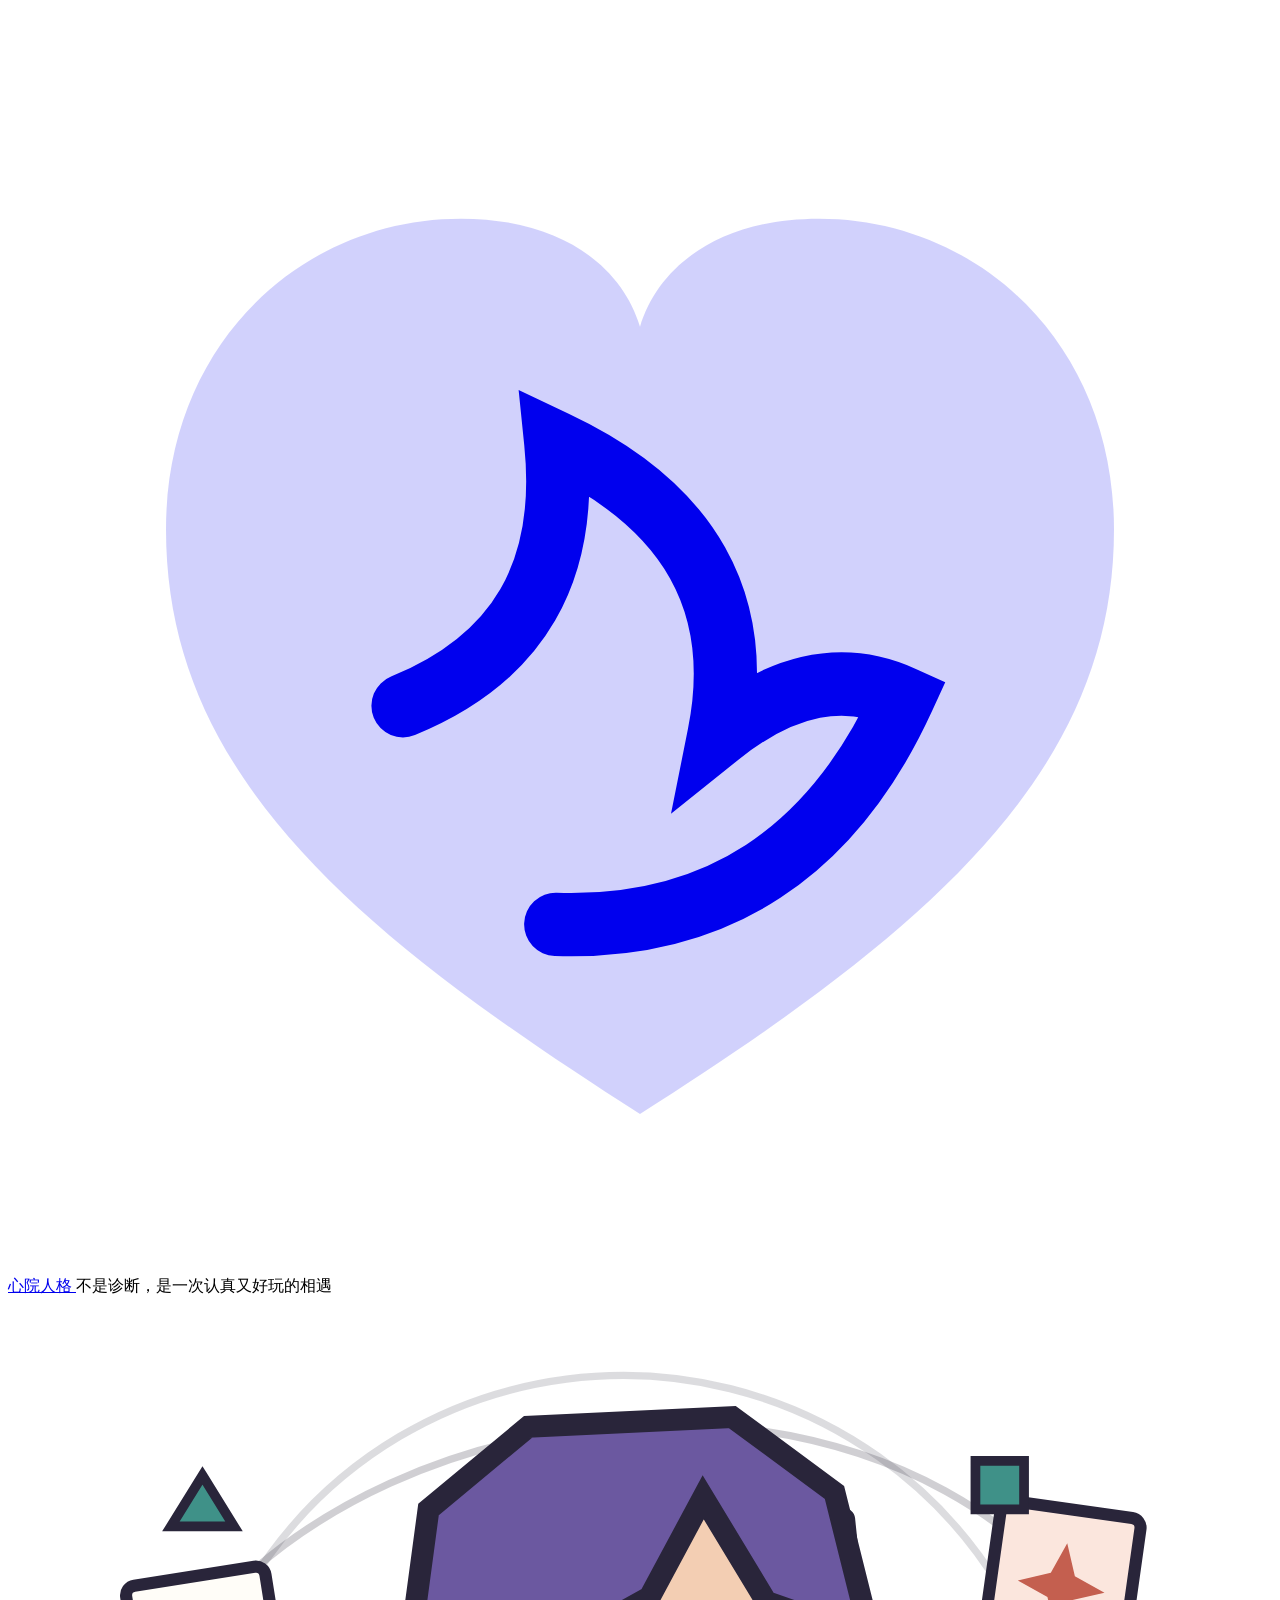
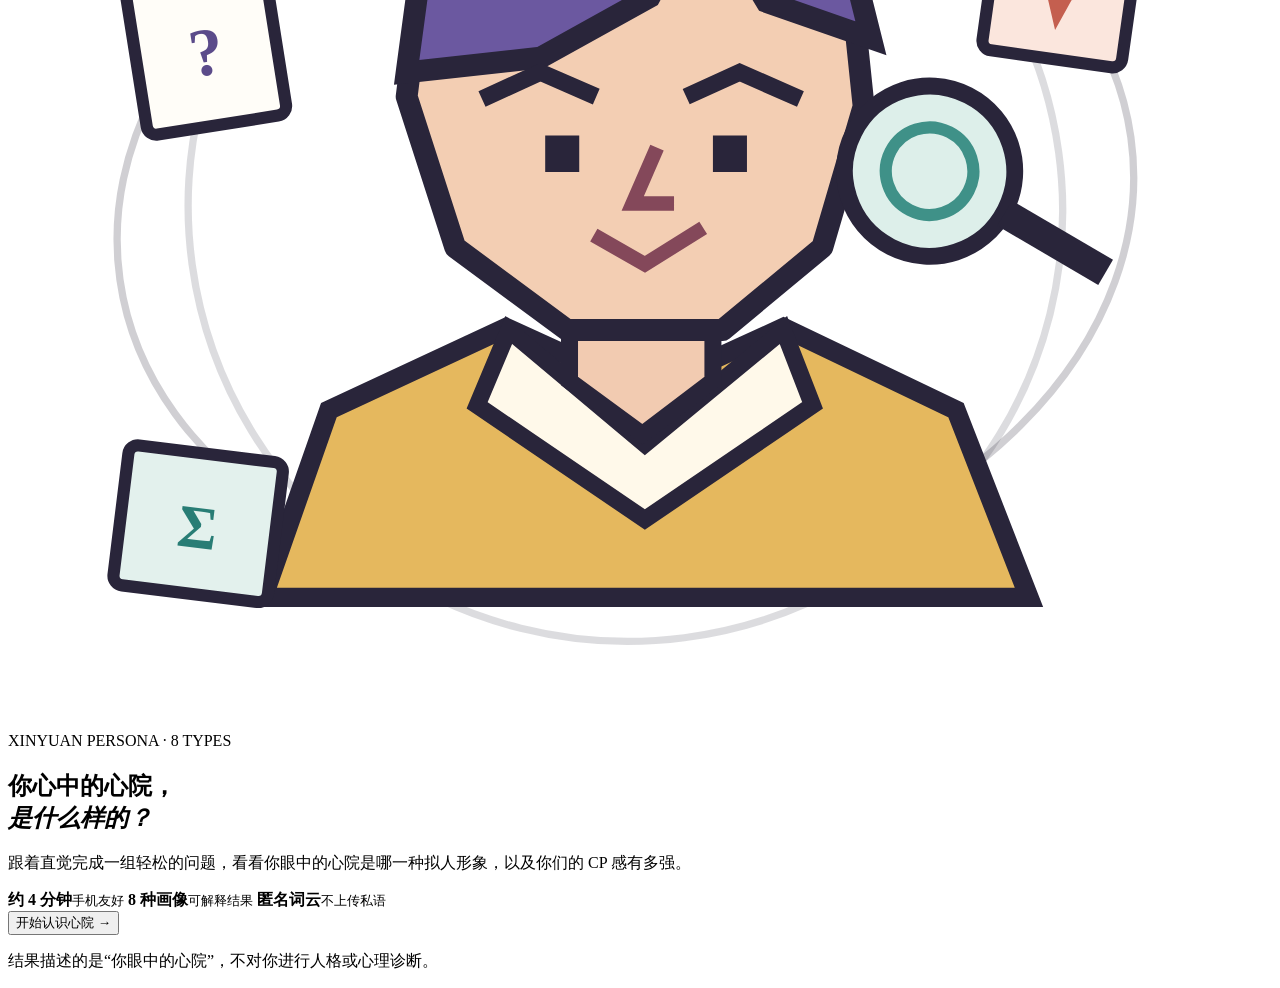
==== public/index.html @ 6ee29f09 "Initial survey app deployment" ====
<!doctype html>
<html lang="zh-CN">
<head>
  <meta charset="utf-8">
  <meta name="viewport" content="width=device-width, initial-scale=1, viewport-fit=cover">
  <meta name="theme-color" content="#5b4b8a">
  <meta name="description" content="你心中的心院，是什么样的人？完成问卷，获得心院拟人画像与 CP 感。">
  <title>你心中的心院，是什么样的？</title>
  <link rel="icon" href="/favicon.svg" type="image/svg+xml">
  <link rel="stylesheet" href="/styles.css">
</head>
<body>
  <div class="ambient ambient-one" aria-hidden="true"></div>
  <div class="ambient ambient-two" aria-hidden="true"></div>

  <header class="topbar">
    <a class="brand" href="#" aria-label="心院人格首页">
      <svg viewBox="0 0 48 48" aria-hidden="true">
        <path d="M24 42C13 35 6 29 6 19.8 6 12.7 11.2 8 17.2 8c3.8 0 6.1 1.8 6.8 4.1C24.7 9.8 27 8 30.8 8 36.8 8 42 12.7 42 19.8 42 29 35 35 24 42Z" fill="currentColor" opacity=".18"/>
        <path d="M15 26.5c4.4-1.8 6.3-5.1 5.8-10 5.1 2.4 7.2 6.1 6.2 11.1 2.5-2 4.8-2.4 7-1.4-2.7 5.9-7.1 8.8-13.2 8.6" fill="none" stroke="currentColor" stroke-width="2.4" stroke-linecap="round"/>
      </svg>
      <span>心院人格</span>
    </a>
    <span class="topbar-note">不是诊断，是一次认真又好玩的相遇</span>
  </header>

  <main id="app" class="app-shell" aria-live="polite">
    <section id="landing" class="screen landing-screen">
      <div class="hero-art" aria-hidden="true">
        <div class="persona-stack">
          <span class="hero-persona-card card-left"><img src="/personas/AVC.webp" alt=""></span>
          <span class="hero-persona-card card-main"><img src="/personas/AVE.webp" alt=""></span>
          <span class="hero-persona-card card-right"><img src="/personas/WLE.webp" alt=""></span>
        </div>
        <svg class="landing-character" viewBox="0 0 520 410" role="presentation">
          <ellipse cx="254" cy="203" rx="210" ry="157" fill="none" stroke="#29253a" stroke-width="3" opacity=".22" transform="rotate(-8 254 203)"/>
          <ellipse cx="254" cy="203" rx="180" ry="178" fill="none" stroke="#29253a" stroke-width="3" opacity=".16" transform="rotate(14 254 203)"/>
          <path d="M105 363L132 286L205 252L262 278L319 252L390 286L420 363Z" fill="#E5B85E" stroke="#29253A" stroke-width="8" stroke-linejoin="miter"/>
          <path d="M206 253L262 300L319 253L331 284L262 331L193 284Z" fill="#FFF9EA" stroke="#29253A" stroke-width="7"/>
          <path d="M231 230H290V274L261 296L231 274Z" fill="#F2CBB1" stroke="#29253A" stroke-width="7"/>
          <path d="M173 85L213 48L295 44L344 84L352 161L335 219L294 253L230 253L184 219L164 157Z" fill="#F3CEB3" stroke="#29253A" stroke-width="9" stroke-linejoin="round"/>
          <path d="M164 147L173 80L214 46L298 42L340 73L355 133L312 118L286 75L264 116L219 141Z" fill="#6B58A0" stroke="#29253A" stroke-width="9" stroke-linejoin="miter"/>
          <path d="M195 158L219 147L242 157M279 157L301 147L326 158" fill="none" stroke="#29253A" stroke-width="7"/>
          <path d="M221 173H235V188H221ZM290 173H304V188H290Z" fill="#29253A"/>
          <path d="M267 178L257 201H274M241 214L262 226L286 211" fill="none" stroke="#84485A" stroke-width="6" stroke-linejoin="miter"/>
          <g transform="translate(323 167) rotate(-18)">
            <circle cx="47" cy="37" r="35" fill="#DDEFEA" stroke="#29253A" stroke-width="7"/>
            <circle cx="47" cy="37" r="18" fill="none" stroke="#3F9188" stroke-width="5"/>
            <path d="M71 63L103 99" stroke="#29253A" stroke-width="12"/>
          </g>
          <g transform="translate(48 112) rotate(-9)"><rect width="58" height="62" rx="4" fill="#FFFDF8" stroke="#29253A" stroke-width="5"/><text x="29" y="41" text-anchor="middle" fill="#5B4B8A" font-size="28" font-weight="900">?</text></g>
          <g transform="translate(409 76) rotate(8)"><rect width="58" height="62" rx="4" fill="#FBE6DD" stroke="#29253A" stroke-width="5"/><path d="M29 14L34 27L47 32L34 37L29 50L24 37L11 32L24 27Z" fill="#C45F4F"/></g>
          <g transform="translate(50 300) rotate(7)"><rect width="64" height="58" rx="4" fill="#E3F1ED" stroke="#29253A" stroke-width="5"/><text x="32" y="39" text-anchor="middle" fill="#287D75" font-size="25" font-weight="900">Σ</text></g>
          <path d="M398 60H418V80H398ZM80 66L93 87L67 87Z" fill="#3F9188" stroke="#29253A" stroke-width="4"/>
        </svg>
      </div>
      <p class="eyebrow">XINYUAN PERSONA · 8 TYPES</p>
      <h1>你心中的心院，<br><em>是什么样的？</em></h1>
      <p class="hero-copy">跟着直觉完成一组轻松的问题，看看你眼中的心院是哪一种拟人形象，以及你们的 CP 感有多强。</p>
      <div class="feature-row" aria-label="测试特点">
        <span><b>约 4 分钟</b><small>手机友好</small></span>
        <span><b>8 种画像</b><small>可解释结果</small></span>
        <span><b>匿名词云</b><small>不上传私语</small></span>
      </div>
      <button id="startBtn" class="primary-btn hero-btn">开始认识心院 <span>→</span></button>
      <p class="privacy-tip">结果描述的是“你眼中的心院”，不对你进行人格或心理诊断。</p>
    </section>

    <section id="quiz" class="screen quiz-screen" hidden>
      <div class="progress-wrap" aria-label="答题进度">
        <div class="progress-meta"><span id="sectionLabel">基本信息</span><span id="progressText">1 / 16</span></div>
        <div class="progress-track"><span id="progressBar"></span></div>
      </div>
      <article class="question-card">
        <div id="questionMount"></div>
        <p id="validationMessage" class="validation" role="alert"></p>
      </article>
      <nav class="quiz-nav" aria-label="问卷导航">
        <button id="backBtn" class="ghost-btn">← 上一题</button>
        <button id="nextBtn" class="primary-btn">下一题 <span>→</span></button>
      </nav>
    </section>

    <section id="loading" class="screen loading-screen" hidden>
      <div class="loader-orbit"><span></span><span></span><span></span></div>
      <p class="eyebrow">正在拼合你的答案</p>
      <h2>心院的轮廓<br>正在慢慢显影</h2>
      <div class="loading-lines"><i></i><i></i><i></i></div>
      <p id="loadingCaption">先计算好感度与存在感……</p>
    </section>

    <section id="result" class="screen result-screen" hidden>
      <div id="resultMount"></div>
    </section>
  </main>

  <template id="resultTemplate">
    <article class="result-hero">
      <div class="result-kicker"><span id="resultCode"></span><span id="confidenceBadge"></span></div>
      <div id="portraitMount" class="portrait-mount"></div>
      <p class="result-overline">你眼中的心院是</p>
      <h1 id="resultName"></h1>
      <p id="resultTagline" class="result-tagline"></p>
      <div id="shortCode" class="short-code"></div>
    </article>
    <article class="result-card objective-card">
      <p class="card-eyebrow">OBJECTIVE PROFILE</p>
      <h2>三条主维度</h2>
      <p id="resultSummary" class="card-lead"></p>
      <div id="axisMount" class="axis-list"></div>
      <div class="evidence-row">
        <span id="basisTag"></span><span id="misconceptionTag"></span><span id="experimentTag"></span>
      </div>
    </article>
    <article class="result-card cp-card">
      <div class="cp-score"><span id="cpNumber"></span><small>/ 100</small></div>
      <div>
        <p class="card-eyebrow">XINYUAN × YOU</p>
        <h2 id="cpTitle"></h2>
        <p id="cpText"></p>
      </div>
      <div id="innerTags" class="inner-tags"></div>
    </article>
    <article id="privateCard" class="result-card private-card" hidden>
      <p class="card-eyebrow">ONLY FOR YOU</p>
      <h2>心院给你的私人回信</h2>
      <blockquote id="privateReply"></blockquote>
      <p>这段文字不会进入公共词云，分享结果时默认隐藏。</p>
    </article>
    <article class="result-card advice-card">
      <p class="card-eyebrow">ONE MORE THING</p>
      <h2>你留给心院的话</h2>
      <p id="resultAdvice"></p>
    </article>
    <article class="result-card cloud-card">
      <div class="cloud-head">
        <div>
          <p class="card-eyebrow">COLLECTIVE VIEW</p>
          <h2>大家眼中的心理学</h2>
        </div>
        <button id="toggleCloud" class="mini-btn" aria-expanded="false">展开词云</button>
      </div>
      <div id="cloudPanel" hidden>
        <p id="cloudMeta" class="cloud-meta"></p>
        <div id="wordCloud" class="word-cloud"></div>
      </div>
    </article>
    <div class="result-actions">
      <button id="copyResult" class="primary-btn">复制结果文案</button>
      <button id="printResult" class="ghost-btn">保存 / 打印</button>
      <button id="restartQuiz" class="text-btn">重新测试</button>
    </div>
  </template>

  <script type="module" src="/app.js"></script>
</body>
</html>
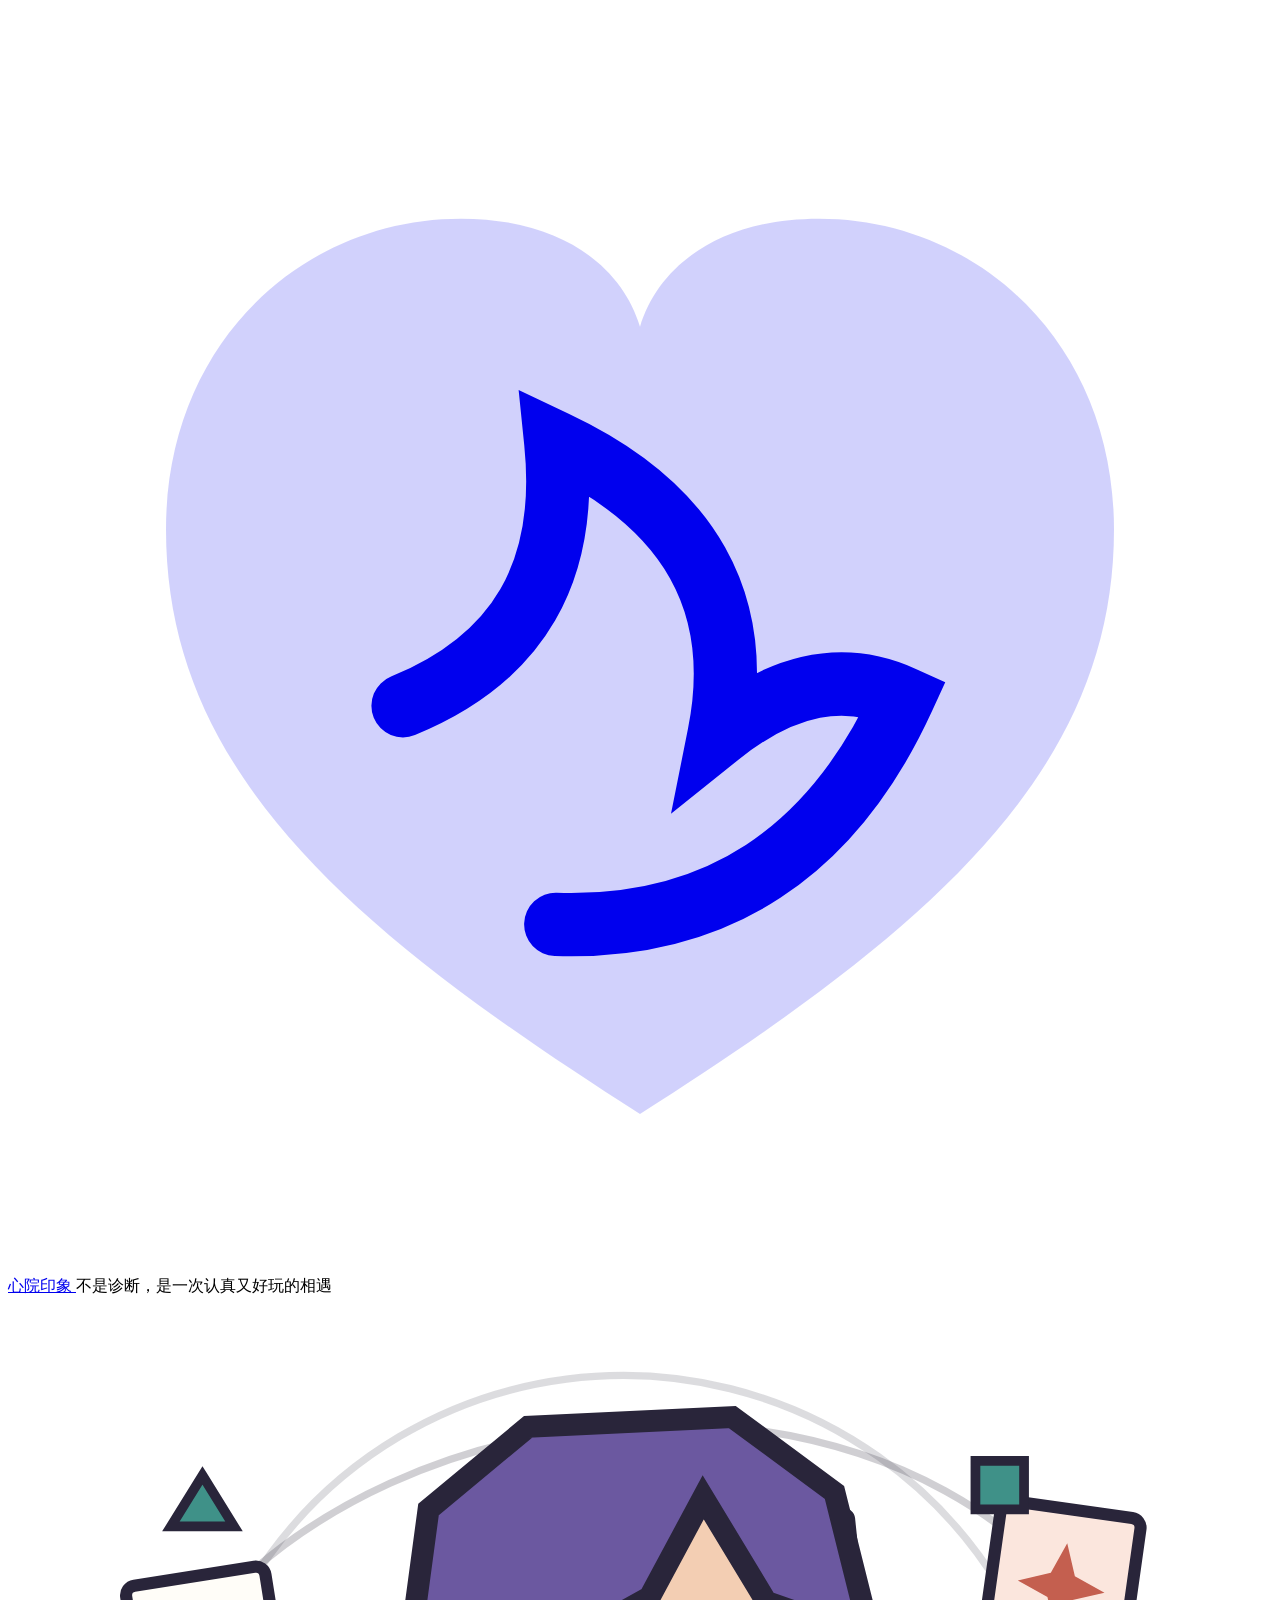
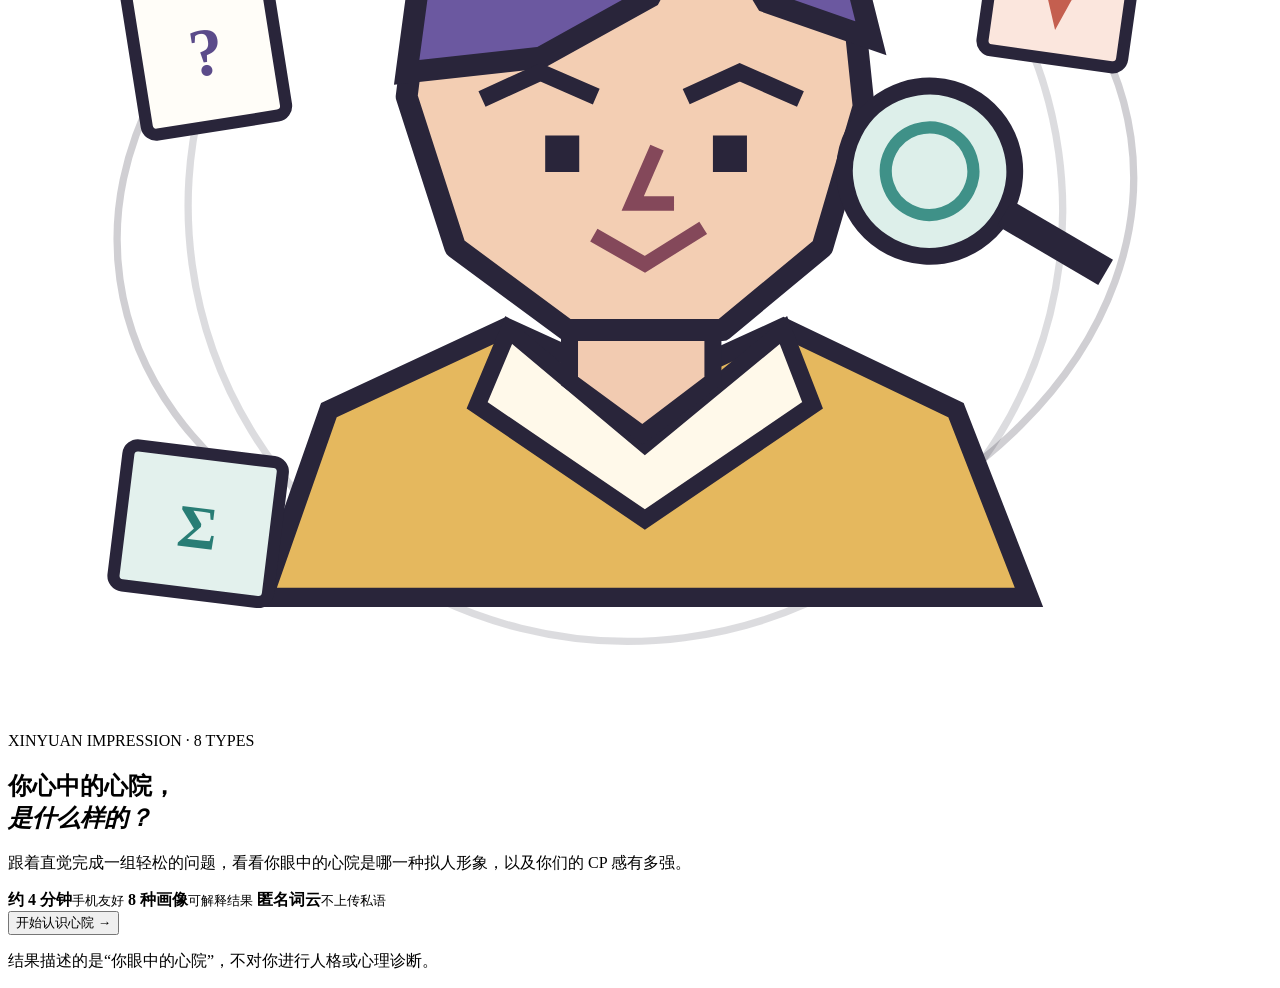
==== commit 711f6680: "更新心院印象问卷版本" ====
--- a/public/index.html
+++ b/public/index.html
@@ -5,7 +5,7 @@
   <meta name="viewport" content="width=device-width, initial-scale=1, viewport-fit=cover">
   <meta name="theme-color" content="#5b4b8a">
   <meta name="description" content="你心中的心院，是什么样的人？完成问卷，获得心院拟人画像与 CP 感。">
-  <title>你心中的心院，是什么样的？</title>
+  <title>心院印象｜你心中的心院，是什么样的？</title>
   <link rel="icon" href="/favicon.svg" type="image/svg+xml">
   <link rel="stylesheet" href="/styles.css">
 </head>
@@ -14,12 +14,12 @@
   <div class="ambient ambient-two" aria-hidden="true"></div>
 
   <header class="topbar">
-    <a class="brand" href="#" aria-label="心院人格首页">
+    <a class="brand" href="#" aria-label="心院印象首页">
       <svg viewBox="0 0 48 48" aria-hidden="true">
         <path d="M24 42C13 35 6 29 6 19.8 6 12.7 11.2 8 17.2 8c3.8 0 6.1 1.8 6.8 4.1C24.7 9.8 27 8 30.8 8 36.8 8 42 12.7 42 19.8 42 29 35 35 24 42Z" fill="currentColor" opacity=".18"/>
         <path d="M15 26.5c4.4-1.8 6.3-5.1 5.8-10 5.1 2.4 7.2 6.1 6.2 11.1 2.5-2 4.8-2.4 7-1.4-2.7 5.9-7.1 8.8-13.2 8.6" fill="none" stroke="currentColor" stroke-width="2.4" stroke-linecap="round"/>
       </svg>
-      <span>心院人格</span>
+      <span>心院印象</span>
     </a>
     <span class="topbar-note">不是诊断，是一次认真又好玩的相遇</span>
   </header>
@@ -28,9 +28,9 @@
     <section id="landing" class="screen landing-screen">
       <div class="hero-art" aria-hidden="true">
         <div class="persona-stack">
-          <span class="hero-persona-card card-left"><img src="/personas/AVC.webp" alt=""></span>
-          <span class="hero-persona-card card-main"><img src="/personas/AVE.webp" alt=""></span>
-          <span class="hero-persona-card card-right"><img src="/personas/WLE.webp" alt=""></span>
+          <span class="hero-persona-card card-left"><img src="/personas/AVC.png" alt=""></span>
+          <span class="hero-persona-card card-main"><img src="/personas/AVE.png" alt=""></span>
+          <span class="hero-persona-card card-right"><img src="/personas/WLE.png" alt=""></span>
         </div>
         <svg class="landing-character" viewBox="0 0 520 410" role="presentation">
           <ellipse cx="254" cy="203" rx="210" ry="157" fill="none" stroke="#29253a" stroke-width="3" opacity=".22" transform="rotate(-8 254 203)"/>
@@ -54,7 +54,7 @@
           <path d="M398 60H418V80H398ZM80 66L93 87L67 87Z" fill="#3F9188" stroke="#29253A" stroke-width="4"/>
         </svg>
       </div>
-      <p class="eyebrow">XINYUAN PERSONA · 8 TYPES</p>
+      <p class="eyebrow">XINYUAN IMPRESSION · 8 TYPES</p>
       <h1>你心中的心院，<br><em>是什么样的？</em></h1>
       <p class="hero-copy">跟着直觉完成一组轻松的问题，看看你眼中的心院是哪一种拟人形象，以及你们的 CP 感有多强。</p>
       <div class="feature-row" aria-label="测试特点">
